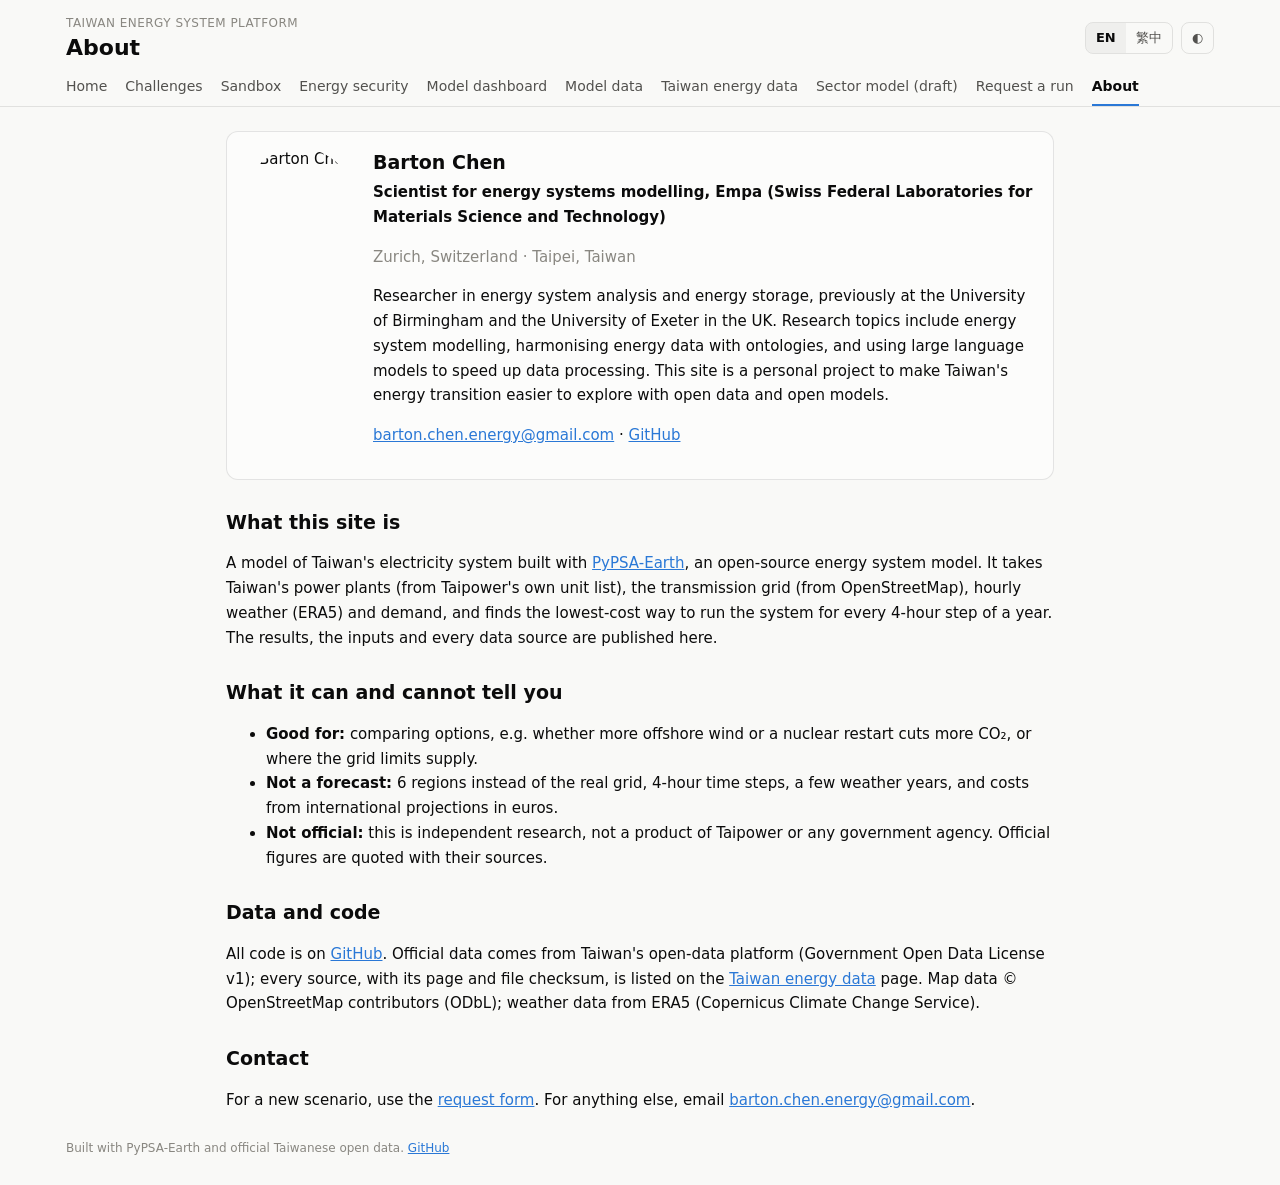
==== docs/about.html @ 63c89a8f "Rename the website to Taiwan Energy System Platform; add GoatCounter page views" ====
<!doctype html>
<html lang="en">
  <head>
    <meta charset="utf-8" />
    <meta name="viewport" content="width=device-width, initial-scale=1" />
    <title>About This Model</title>
    <meta name="title-en" content="About This Model" />
    <meta name="title-zh" content="關於本模型" />
    <meta name="description" content="Who builds the Taiwan energy system model, how it works and what it can and cannot tell you." />
    <link rel="stylesheet" href="assets/site.css?v=04eba4a3" />
    <script src="assets/pages.js?v=3dee9410" defer></script>
    <script data-goatcounter="https://taiwan-energy-system-platform.goatcounter.com/count" async src="https://gc.zgo.at/count.js"></script>
  </head>
  <body>
    <header class="topbar">
      <div class="shell topbar-inner">
        <div>
          <div class="eyebrow"><span class="t-en">Taiwan Energy System Platform</span><span class="t-zh">台灣能源系統平台</span></div>
          <h1><span class="t-en">About</span><span class="t-zh">關於</span></h1>
        </div>
        <div class="toolbar">
          <div class="segmented" role="group" aria-label="Language">
            <button type="button" data-lang="en" aria-pressed="true">EN</button>
            <button type="button" data-lang="zh" aria-pressed="false">繁中</button>
          </div>
          <button type="button" id="theme-toggle" class="ghost" aria-label="Toggle dark mode">◐</button>
        </div>
      </div>
      <nav class="shell tabs" aria-label="Pages">
        <a href="index.html"><span class="t-en">Home</span><span class="t-zh">首頁</span></a>
        <a href="challenges.html"><span class="t-en">Challenges</span><span class="t-zh">挑戰</span></a>
        <a href="sandbox.html"><span class="t-en">Sandbox</span><span class="t-zh">情境沙盒</span></a>
        <a href="energy-security.html"><span class="t-en">Energy security</span><span class="t-zh">能源安全</span></a>
        <a href="dashboard.html"><span class="t-en">Model dashboard</span><span class="t-zh">模型儀表板</span></a>
        <a href="model-data.html"><span class="t-en">Model data</span><span class="t-zh">模型資料</span></a>
        <a href="taiwan-data.html"><span class="t-en">Taiwan energy data</span><span class="t-zh">台灣能源資料</span></a>
        <a href="sector-draft.html"><span class="t-en">Sector model (draft)</span><span class="t-zh">部門耦合（草稿）</span></a>
        <a href="request.html"><span class="t-en">Request a run</span><span class="t-zh">申請模擬</span></a>
        <a href="about.html" aria-current="page"><span class="t-en">About</span><span class="t-zh">關於</span></a>
      </nav>
    </header>

    <main class="shell prose">
      <section class="panel author">
        <img class="avatar" src="https://avatars.githubusercontent.com/u/100357623?v=4" alt="Barton Chen" width="112" height="112" loading="lazy" />
        <div>
          <h2>Barton Chen</h2>
          <p class="role"><span class="t-en">Scientist for energy systems modelling, Empa (Swiss Federal Laboratories for Materials Science and Technology)</span><span class="t-zh">Empa（瑞士聯邦材料科學與技術實驗室）能源系統建模科學家</span></p>
          <p class="muted">Zurich, Switzerland · Taipei, Taiwan</p>
          <p>
            <span class="t-en">Researcher in energy system analysis and energy storage, previously at the University of Birmingham and the University of Exeter in the UK. Research topics include energy system modelling, harmonising energy data with ontologies, and using large language models to speed up data processing. This site is a personal project to make Taiwan's energy transition easier to explore with open data and open models.</span>
            <span class="t-zh">能源系統分析與儲能研究者，曾任職於英國伯明罕大學與艾希特大學。研究領域包括能源系統建模、以本體論整合能源資料，以及運用大型語言模型加速資料處理。本網站是個人計畫，希望以開放資料與開放模型，讓台灣的能源轉型更容易被探索。</span>
          </p>
          <p class="links">
            <a href="mailto:barton.chen.energy@gmail.com">barton.chen.energy@gmail.com</a> ·
            <a href="https://github.com/BartonChenTW">GitHub</a>
          </p>
        </div>
      </section>

      <h2><span class="t-en">What this site is</span><span class="t-zh">本網站是什麼</span></h2>
      <p><span class="t-en">A model of Taiwan's electricity system built with <a href="https://github.com/pypsa-meets-earth/pypsa-earth">PyPSA-Earth</a>, an open-source energy system model. It takes Taiwan's power plants (from Taipower's own unit list), the transmission grid (from OpenStreetMap), hourly weather (ERA5) and demand, and finds the lowest-cost way to run the system for every 4-hour step of a year. The results, the inputs and every data source are published here.</span>
        <span class="t-zh">以開源能源系統模型 <a href="https://github.com/pypsa-meets-earth/pypsa-earth">PyPSA-Earth</a> 建置的台灣電力系統模型。模型使用台灣的電廠（取自台電機組清單）、輸電網路（取自 OpenStreetMap）、逐時氣象（ERA5）與需求，計算一整年中每 4 小時最低成本的系統運轉方式。結果、輸入資料與所有資料來源都公開在本網站。</span></p>

      <h2><span class="t-en">What it can and cannot tell you</span><span class="t-zh">能與不能回答的問題</span></h2>
      <ul>
        <li><span class="t-en"><b>Good for:</b> comparing options, e.g. whether more offshore wind or a nuclear restart cuts more CO₂, or where the grid limits supply.</span><span class="t-zh"><b>適合：</b>比較方案，例如增加離岸風電或重啟核電哪個減碳較多，或電網在哪裡限制供電。</span></li>
        <li><span class="t-en"><b>Not a forecast:</b> 6 regions instead of the real grid, 4-hour time steps, a few weather years, and costs from international projections in euros.</span><span class="t-zh"><b>不是預測：</b>以 6 個區域代表實際電網、每 4 小時一個時段、少數幾個氣象年，成本採國際預估值（歐元）。</span></li>
        <li><span class="t-en"><b>Not official:</b> this is independent research, not a product of Taipower or any government agency. Official figures are quoted with their sources.</span><span class="t-zh"><b>非官方：</b>這是獨立研究，並非台電或任何政府機關的產品。引用的官方數據皆註明來源。</span></li>
      </ul>

      <h2><span class="t-en">Data and code</span><span class="t-zh">資料與程式碼</span></h2>
      <p><span class="t-en">All code is on <a href="https://github.com/BartonChenTW/taiwan-energy-model">GitHub</a>. Official data comes from Taiwan's open-data platform (Government Open Data License v1); every source, with its page and file checksum, is listed on the <a href="taiwan-data.html#refs">Taiwan energy data</a> page. Map data © OpenStreetMap contributors (ODbL); weather data from ERA5 (Copernicus Climate Change Service).</span>
        <span class="t-zh">所有程式碼都在 <a href="https://github.com/BartonChenTW/taiwan-energy-model">GitHub</a>。官方資料取自政府資料開放平臺（政府資料開放授權條款第 1 版）；每個來源及其頁碼與檔案檢查碼列於<a href="taiwan-data.html#refs">台灣能源資料</a>頁。地圖資料 © OpenStreetMap 貢獻者（ODbL）；氣象資料來自 ERA5（哥白尼氣候變遷服務）。</span></p>

      <h2><span class="t-en">Contact</span><span class="t-zh">聯絡</span></h2>
      <p><span class="t-en">For a new scenario, use the <a href="request.html">request form</a>. For anything else, email <a href="mailto:barton.chen.energy@gmail.com">barton.chen.energy@gmail.com</a>.</span><span class="t-zh">申請新情境請使用<a href="request.html">申請表單</a>；其他事項請寄信至 <a href="mailto:barton.chen.energy@gmail.com">barton.chen.energy@gmail.com</a>。</span></p>
    </main>

    <footer class="shell footer">
      <span class="t-en">Built with PyPSA-Earth and official Taiwanese open data.</span><span class="t-zh">以 PyPSA-Earth 與台灣官方開放資料建置。</span>
      <a href="https://github.com/BartonChenTW/taiwan-energy-model">GitHub</a>
    </footer>
  </body>
</html>
---- docs/assets/site.css ----
/* Colour tokens follow the validated dataviz reference palette.
   Carrier colours are listed in stack order (bottom to top), which is the
   reference slot order reversed; adjacent pairs pass the CVD and
   normal-vision checks in both modes. */
:root {
  color-scheme: light;
  --page: #f9f9f7;
  --surface: #fcfcfb;
  --ink: #0b0b0b;
  --ink-2: #52514e;
  --muted: #898781;
  --grid: #e1e0d9;
  --axis: #c3c2b7;
  --border: rgba(11, 11, 11, 0.1);
  --wash: rgba(11, 11, 11, 0.04);
  --accent: #2a78d6;

  /* Technology colours. Checked on all pairs with the dataviz palette validator
     (2026-09-24): distinct hue families for coal (warm grey), gas (orange) and
     storage (magenta); the two winds are two shades of teal. */
  --c-coal: #5f564c;
  --c-nuclear: #4a3aa7;
  --c-onwind: #3fc49a;
  --c-storage: #d9489a;
  --c-solar: #eda100;
  --c-offwind: #00866f;
  --c-gas: #e0592a;
  --c-hydro: #2a78d6;
  --c-other_re: #6aa9f2;
  --c-other: #c9c7bf;
  /* Unserved demand: neutral ink, not a status colour, so it never reads as a series status. */
  --c-unserved: #2b2a28;

  /* Categorical palette for charts of sectors, fuels and branches (dataviz reference
     palette, 8 slots). Each chart's stacking order was checked with the palette
     validator in light and dark (2026-09-25): adjacent CVD dE >= 8, normal >= 15. */
  --k-1: #2a78d6; --k-2: #eb6834; --k-3: #1baf7a; --k-4: #eda100;
  --k-5: #e87ba4; --k-6: #008300; --k-7: #4a3aa7; --k-8: #e34948;

  --good: #0ca30c;
  --warning: #fab219;
  --serious: #ec835a;
  --critical: #d03b3b;

  --font: system-ui, -apple-system, "Segoe UI", "Noto Sans TC", "Microsoft JhengHei", sans-serif;
}

@media (prefers-color-scheme: dark) {
  :root:where(:not([data-theme="light"])) {
    color-scheme: dark;
    --page: #0d0d0d;
    --surface: #1a1a19;
    --ink: #ffffff;
    --ink-2: #c3c2b7;
    --muted: #898781;
    --grid: #2c2c2a;
    --axis: #383835;
    --border: rgba(255, 255, 255, 0.1);
    --wash: rgba(255, 255, 255, 0.05);
    --accent: #3987e5;
    --c-coal: #b9b0a4;
    --c-nuclear: #9686dd;
    --c-onwind: #37ac81;
    --c-storage: #c5439c;
    --c-solar: #c6a01f;
    --c-offwind: #176f66;
    --c-gas: #da5700;
    --c-hydro: #1161de;
    --c-other_re: #6db8f0;
    --c-other: #44423f;
    --c-unserved: #ecebe4;
    --k-1: #3987e5; --k-2: #d95926; --k-3: #199e70; --k-4: #c98500;
    --k-5: #d55181; --k-6: #008300; --k-7: #9085e9; --k-8: #e66767;
  }
}

:root[data-theme="dark"] {
  color-scheme: dark;
  --page: #0d0d0d;
  --surface: #1a1a19;
  --ink: #ffffff;
  --ink-2: #c3c2b7;
  --muted: #898781;
  --grid: #2c2c2a;
  --axis: #383835;
  --border: rgba(255, 255, 255, 0.1);
  --wash: rgba(255, 255, 255, 0.05);
  --accent: #3987e5;
  --c-coal: #b9b0a4;
  --c-nuclear: #9686dd;
  --c-onwind: #37ac81;
  --c-storage: #c5439c;
  --c-solar: #c6a01f;
  --c-offwind: #176f66;
  --c-gas: #da5700;
  --c-hydro: #1161de;
  --c-other_re: #6db8f0;
  --c-other: #44423f;
  --c-unserved: #ecebe4;
  --k-1: #3987e5; --k-2: #d95926; --k-3: #199e70; --k-4: #c98500;
  --k-5: #d55181; --k-6: #008300; --k-7: #9085e9; --k-8: #e66767;
}

* { box-sizing: border-box; }

html { scroll-behavior: smooth; scroll-padding-top: 120px; }

body {
  margin: 0;
  background: var(--page);
  color: var(--ink);
  font: 15px/1.5 var(--font);
}

a { color: var(--accent); }

.shell { width: 100%; max-width: 1180px; margin: 0 auto; padding: 0 16px; }

.topbar {
  position: sticky;
  top: 0;
  z-index: 10;
  background: var(--page);
  border-bottom: 1px solid var(--border);
}
.topbar-inner { display: flex; align-items: center; justify-content: space-between; gap: 12px; padding-top: 14px; }
.eyebrow { color: var(--muted); font-size: 12px; letter-spacing: 0.04em; text-transform: uppercase; }
h1 { margin: 2px 0 0; font-size: 22px; line-height: 1.25; }
h2 { margin: 0 0 12px; font-size: 19px; }
h3 { margin: 0; font-size: 15px; }

.toolbar { display: flex; align-items: center; gap: 8px; }
.segmented { display: inline-flex; border: 1px solid var(--border); border-radius: 8px; overflow: hidden; }
.segmented button, .ghost {
  font: inherit;
  font-size: 13px;
  color: var(--ink-2);
  background: transparent;
  border: 0;
  padding: 5px 10px;
  cursor: pointer;
}
.segmented button[aria-pressed="true"] { background: var(--wash); color: var(--ink); font-weight: 600; }
.ghost { border: 1px solid var(--border); border-radius: 8px; }
.ghost:hover, .segmented button:hover { background: var(--wash); }

.tabs { display: flex; gap: 18px; overflow-x: auto; padding-top: 10px; }
.tabs a { color: var(--ink-2); text-decoration: none; padding: 4px 0 9px; font-size: 14px; white-space: nowrap; }
.tabs a:hover { color: var(--ink); }

.case-bar { display: flex; flex-wrap: wrap; align-items: center; gap: 10px; margin: 20px 0 10px; }
.case-bar label { font-weight: 600; font-size: 14px; }
select {
  font: inherit;
  font-size: 14px;
  color: var(--ink);
  background: var(--surface);
  border: 1px solid var(--border);
  border-radius: 8px;
  padding: 6px 10px;
  max-width: 100%;
}
.muted { color: var(--muted); font-size: 13px; }
.sub { margin: 2px 0 10px; color: var(--ink-2); font-size: 13px; }
.note { margin: 10px 0 4px; color: var(--ink-2); font-size: 13px; line-height: 1.55; }

.status-list { display: flex; flex-direction: column; gap: 6px; margin-bottom: 14px; }
.status {
  display: flex;
  align-items: flex-start;
  gap: 8px;
  padding: 8px 12px;
  border-radius: 8px;
  background: var(--surface);
  border: 1px solid var(--border);
  font-size: 14px;
}
.status .icon {
  flex: none;
  display: inline-grid;
  place-items: center;
  width: 18px;
  height: 18px;
  border-radius: 50%;
  color: #fff;
  font-size: 12px;
  font-weight: 700;
  line-height: 1;
}
.status.good .icon { background: var(--good); }
.status.warning .icon { background: var(--warning); color: #0b0b0b; }
.status.critical .icon { background: var(--critical); }
.status b { font-weight: 600; }

.tiles { display: grid; grid-template-columns: repeat(auto-fit, minmax(170px, 1fr)); gap: 10px; margin-bottom: 26px; }
.tile { background: var(--surface); border: 1px solid var(--border); border-radius: 10px; padding: 12px 14px; }
.tile .label { color: var(--ink-2); font-size: 13px; }
.tile .value { font-size: 26px; font-weight: 600; line-height: 1.2; margin-top: 2px; }
.tile .unit { font-size: 14px; font-weight: 400; color: var(--ink-2); margin-left: 3px; }
.tile .note { color: var(--muted); font-size: 12px; }

.section { margin-bottom: 34px; }
.grid { display: grid; gap: 14px; margin-bottom: 14px; }
.grid.two { grid-template-columns: repeat(2, minmax(0, 1fr)); }
.panel { background: var(--surface); border: 1px solid var(--border); border-radius: 12px; padding: 16px; min-width: 0; }
.section > .panel { margin-bottom: 14px; }
.chart { width: 100%; height: 320px; }
.chart.tall { height: 420px; }

details { margin-top: 8px; font-size: 13px; }
summary { cursor: pointer; color: var(--ink-2); }

.table-wrap { overflow-x: auto; }
table { width: 100%; border-collapse: collapse; font-size: 13px; margin-top: 8px; }
th, td { text-align: left; padding: 6px 8px; border-bottom: 1px solid var(--grid); vertical-align: top; }
th { color: var(--ink-2); font-weight: 600; white-space: nowrap; }
td.num, th.num { text-align: right; font-variant-numeric: tabular-nums; white-space: nowrap; }
td:first-child { white-space: nowrap; }
#table-potential th, #table-cmp-params th { white-space: normal; }
#table-cmp-params td:last-child { color: var(--ink-2); min-width: 180px; }
tr.clickable { cursor: pointer; }
tr.clickable:hover { background: var(--wash); }
tr.current { background: var(--wash); box-shadow: inset 3px 0 0 var(--accent); }
tr.selected { background: var(--wash); }
.swatch { display: inline-block; width: 10px; height: 10px; border-radius: 3px; margin-right: 6px; vertical-align: -1px; }
.badge { display: inline-flex; align-items: center; gap: 5px; white-space: nowrap; }
.badge .dot { width: 8px; height: 8px; border-radius: 50%; }

.findings { margin: 0; padding-left: 18px; }
.findings li { margin-bottom: 8px; }

.footer { color: var(--muted); font-size: 12px; padding-bottom: 28px; }

@media (max-width: 760px) {
  .grid.two { grid-template-columns: 1fr; }
  h1 { font-size: 19px; }
  .chart { height: 280px; }
  .chart.tall { height: 340px; }
}

/* (i) icon with a tooltip: opens on hover, keyboard focus, or tap (focus). */
.info {
  position: relative;
  display: inline-grid;
  place-items: center;
  width: 17px;
  height: 17px;
  margin-left: 4px;
  border: 1px solid var(--axis);
  border-radius: 50%;
  color: var(--ink-2);
  font: italic 600 11px/1 Georgia, "Times New Roman", serif;
  vertical-align: 1px;
  cursor: help;
}
.info:hover, .info:focus-visible { border-color: var(--accent); color: var(--accent); outline: none; }
.info-tip {
  visibility: hidden;
  opacity: 0;
  position: absolute;
  z-index: 20;
  top: calc(100% + 8px);
  left: -12px;
  width: max-content;
  max-width: min(360px, 80vw);
  padding: 10px 12px;
  border: 1px solid var(--border);
  border-radius: 8px;
  background: var(--surface);
  box-shadow: 0 6px 20px rgba(0, 0, 0, 0.12);
  color: var(--ink);
  font: 400 13px/1.55 var(--font);
  text-align: left;
  white-space: normal;
  transition: opacity 0.12s ease;
}
.info-tip > span { display: block; }
.info-tip .tip-muted { margin-top: 8px; color: var(--ink-2); font-size: 12px; }
.info:hover .info-tip, .info:focus .info-tip, .info:focus-within .info-tip { visibility: visible; opacity: 1; }

/* Taiwan energy data page */
.intro { max-width: 860px; margin-top: 18px; font-size: 14px; }
.filters { display: flex; flex-wrap: wrap; gap: 10px 16px; align-items: end; margin-bottom: 8px; }
.filters label { display: flex; flex-direction: column; gap: 3px; font-size: 12px; color: var(--ink-2); }
.filters .grow { flex: 1 1 220px; }
input[type="search"] {
  font: inherit; font-size: 14px; color: var(--ink); background: var(--surface);
  border: 1px solid var(--border); border-radius: 8px; padding: 6px 10px; width: 100%;
}
.chip {
  display: inline-flex; align-items: center; gap: 4px; white-space: nowrap;
  padding: 1px 8px; border-radius: 999px; border: 1px solid var(--border); font-size: 12px; color: var(--ink);
}
.chip-icon { font-weight: 700; font-size: 11px; }
.chip.good .chip-icon { color: var(--good); }
.chip.warning { border-color: var(--warning); }
.chip.warning .chip-icon { color: var(--ink); background: var(--warning); border-radius: 50%; width: 14px; height: 14px; display: inline-grid; place-items: center; font-size: 10px; }
.chip.neutral .chip-icon { color: var(--muted); }
.chip.use-used { border-color: var(--accent); }
.link-mark { margin-left: 4px; font-size: 11px; font-weight: 700; cursor: help; }
.link-mark.ok { color: var(--good); }
.link-mark.bad { color: var(--muted); }
td.note-cell { min-width: 220px; max-width: 420px; color: var(--ink-2); }

.download { align-self: end; padding: 6px 10px; border: 1px solid var(--border); border-radius: 8px; font-size: 13px; text-decoration: none; }
.download:hover { background: var(--wash); }

.setup { margin-bottom: 22px; }
.setup summary { font-size: 14px; }
.setup .note { margin-top: 10px; }

/* Source line under a chart */
.sources { margin-top: 8px; font-size: 12px; color: var(--ink-2); }
.sources-label { font-weight: 600; margin-right: 4px; }
.sources ul { list-style: none; margin: 2px 0 0; padding: 0; }
.sources li { margin: 3px 0; line-height: 1.5; }
.sources .chip { font-size: 11px; padding: 0 6px; }

/* Sandbox */
.sandbox { display: grid; grid-template-columns: 320px minmax(0, 1fr); gap: 16px; align-items: start; margin-bottom: 26px; }
.levers { position: sticky; top: 112px; max-height: calc(100vh - 130px); overflow-y: auto; }
.levers h2 { margin: 0 0 4px; font-size: 18px; }
.lever-group { border: 0; border-top: 1px solid var(--border); margin: 10px 0 0; padding: 10px 0 0; }
.lever-group legend { font-weight: 600; font-size: 13px; padding: 0 6px 0 0; }
.lever { margin: 8px 0 12px; }
.lever-label { display: flex; justify-content: space-between; gap: 8px; font-size: 13px; color: var(--ink-2); }
.lever-label output { color: var(--ink); font-weight: 600; font-variant-numeric: tabular-nums; white-space: nowrap; }
.lever input[type=range] { width: 100%; accent-color: var(--accent); min-height: 24px; }
.lever .check { display: flex; align-items: center; gap: 6px; font-size: 13px; margin: 4px 0; min-height: 24px; }
.lever-actions { display: flex; gap: 8px; margin-top: 12px; flex-wrap: wrap; }
.sb-main { min-width: 0; }
.match { margin-bottom: 12px; font-size: 14px; }
.match .note { margin: 6px 0 0; color: var(--ink-2); font-size: 13px; }
@media (max-width: 900px) {
  .sandbox { grid-template-columns: 1fr; }
  .levers { position: static; max-height: none; }
}

/* Uncertainty range under a sandbox number: the band spans the range, the dot is the central case. */
.range-bar { position: relative; height: 8px; margin: 6px 2px 2px; }
.range-fill { position: absolute; inset: 2px 0; border-radius: 4px; background: var(--grid); }
.range-dot { position: absolute; top: 0; width: 8px; height: 8px; margin-left: -4px; border-radius: 50%;
             background: var(--accent); box-shadow: 0 0 0 2px var(--surface); }
.unc-note { grid-column: 1 / -1; margin: 0; }

/* ---------- Text pages: home, challenges, about, request ---------- */
/* Bilingual text: both languages are in the HTML, the page language picks one. */
html:not([lang="zh-Hant"]) .t-zh { display: none; }
html[lang="zh-Hant"] .t-en { display: none; }
.tabs a[aria-current="page"] { color: var(--ink); font-weight: 600; box-shadow: inset 0 -2px 0 var(--accent); }

.hero { padding: 36px 0 24px; max-width: 820px; }
.hero-kicker { color: var(--accent); font-weight: 600; font-size: 14px; margin: 0 0 8px; }
.hero-title { font-size: 30px; line-height: 1.25; margin: 0 0 14px; }
.hero-lead { font-size: 17px; line-height: 1.6; color: var(--ink-2); margin: 0 0 20px; }
.hero-actions { display: flex; flex-wrap: wrap; gap: 10px; }
.button { display: inline-flex; align-items: center; min-height: 40px; padding: 8px 16px; border-radius: 8px;
          border: 1px solid var(--border); background: var(--surface); color: var(--ink); font: inherit;
          font-size: 15px; text-decoration: none; cursor: pointer; }
.button:hover { background: var(--wash); }
.button.primary { background: var(--accent); border-color: var(--accent); color: #fff; font-weight: 600; }
.button.primary:hover { filter: brightness(1.08); }
.button:disabled { opacity: 0.6; cursor: default; }
.source-line { margin: -14px 0 26px; }

.cards { display: grid; grid-template-columns: repeat(auto-fit, minmax(260px, 1fr)); gap: 12px; }
.card { display: block; background: var(--surface); border: 1px solid var(--border); border-radius: 12px; padding: 16px;
        color: var(--ink); text-decoration: none; }
.card:hover, .card:focus-visible { border-color: var(--accent); }
.card h3 { margin: 0 0 6px; font-size: 16px; color: var(--accent); }
.card p { margin: 0; color: var(--ink-2); font-size: 14px; line-height: 1.55; }

.prose { max-width: 860px; padding-top: 24px; padding-bottom: 12px; }
.prose p, .prose li { line-height: 1.65; font-size: 15px; }
.prose h2 { margin-top: 28px; }
.lead { font-size: 17px; color: var(--ink-2); }
.challenge { border-top: 1px solid var(--border); padding: 18px 0 6px; }
.challenge h2 { display: flex; align-items: baseline; gap: 10px; margin: 0 0 8px; }
.challenge .num { display: inline-grid; place-items: center; min-width: 28px; height: 28px; border-radius: 50%;
                  background: var(--wash); color: var(--ink-2); font-size: 14px; }
.finding { background: var(--wash); border-left: 3px solid var(--accent); border-radius: 0 8px 8px 0; padding: 10px 12px; }
.src { color: var(--muted); font-size: 13px; }

.author { display: flex; gap: 18px; align-items: flex-start; margin-bottom: 8px; }
.author h2 { margin: 0 0 4px; }
.author .role { margin: 0; font-weight: 600; }
.author .avatar { border-radius: 50%; flex: none; }
@media (max-width: 560px) { .author { flex-direction: column; } .hero-title { font-size: 24px; } }

.request-form { display: flex; flex-direction: column; gap: 14px; }
.field { display: flex; flex-direction: column; gap: 5px; font-size: 14px; font-weight: 600; }
.field-row .field { flex: 1 1 220px; }
.field input, .field textarea { font: inherit; font-weight: 400; color: var(--ink); background: var(--page);
                                border: 1px solid var(--border); border-radius: 8px; padding: 9px 10px; min-height: 40px; }
.field textarea { resize: vertical; }
.field input:focus, .field textarea:focus { outline: 2px solid var(--accent); outline-offset: 1px; }
.field .hint { font-weight: 400; color: var(--muted); font-size: 12px; }
.field-row { display: flex; flex-wrap: wrap; gap: 14px; }
.request-form .check { display: flex; gap: 8px; align-items: flex-start; font-size: 14px; }
.request-form .check input { margin-top: 4px; }
.scenario-box { background: var(--wash); border-radius: 8px; padding: 10px 14px; }
.scenario-box .label { margin: 0; font-weight: 600; font-size: 14px; }
.scenario-box ul { margin: 6px 0; padding-left: 18px; font-size: 14px; }
.hp { position: absolute; left: -10000px; width: 1px; height: 1px; overflow: hidden; }
.lever-today { display: block; color: var(--muted); font-size: 12px; font-weight: 400; }

/* Sandbox: the settings are not a computed scenario */
.match.inexact { border: 2px solid var(--critical); background: color-mix(in srgb, var(--critical) 8%, var(--surface)); }
.match-head { display: flex; align-items: center; gap: 8px; color: var(--ink); font-size: 15px; }
.match-head .icon { display: inline-grid; place-items: center; width: 22px; height: 22px; border-radius: 50%;
                    background: var(--critical); color: #fff; font-weight: 700; flex: none; }

/* Energy security: one radio option per line. */
#sec-controls .check { display: flex; gap: 8px; align-items: flex-start; margin: 6px 0; line-height: 1.35; }
#sec-controls .check input { margin-top: 2px; flex: none; }
#sec-table td:first-child { white-space: normal; min-width: 180px; }

/* Numbered source list (sector page) */
ol.refs { padding-left: 1.4em; }
ol.refs li { margin: 0 0 10px; overflow-wrap: anywhere; }
ol.refs .chip { margin-left: 4px; }

/* Model data page */
.tabs.inline { padding-top: 4px; border-bottom: 1px solid var(--border); margin-bottom: 4px; }
.filters input[type=range] { width: 220px; accent-color: var(--accent); min-height: 24px; }
.filters input[type=search] { font: inherit; color: var(--ink); background: var(--page); border: 1px solid var(--border);
  border-radius: 8px; padding: 6px 10px; min-height: 34px; }
dl.kv { display: grid; grid-template-columns: max-content 1fr; gap: 6px 16px; margin: 0; font-size: 14px; }
dl.kv dt { color: var(--ink-2); }
dl.kv dd { margin: 0; overflow-wrap: anywhere; }
th[data-sort] { cursor: pointer; user-select: none; }
th[data-sort]:focus-visible { outline: 2px solid var(--accent); outline-offset: -2px; }
@media (max-width: 640px) { dl.kv { grid-template-columns: 1fr; } .filters input[type=range] { width: 100%; } }
#md-plant-table { max-height: 560px; overflow: auto; }
#md-plant-table thead th { position: sticky; top: 0; background: var(--surface); z-index: 1; }
#md-cmp-table table + table { margin-top: 18px; }
#md-cmp-table td:first-child, #md-cost-table td:first-child { white-space: normal; min-width: 240px; max-width: 340px; }
#md-cmp-table td:last-child { min-width: 200px; }
#md-cmp-table th { white-space: normal; min-width: 70px; }
#md-plant-table td:last-child { min-width: 240px; }

/* Data origin tags: PyPSA-Earth default / Taiwan data / added in this fork (text always shown) */
.origin { display: inline-flex; align-items: center; gap: 5px; white-space: nowrap; font-size: 12px; line-height: 1.4;
  color: var(--ink-2); border: 1px solid var(--border); border-radius: 999px; padding: 1px 8px; margin: 1px 2px 1px 0; }
.origin::before { content: ""; width: 8px; height: 8px; border-radius: 50%; background: var(--muted); }
.origin.o-pypsa-earth::before { background: var(--k-1); }
.origin.o-taiwan::before { background: var(--k-3); }
.origin.o-fork::before { background: var(--k-4); }
.origin-legend { display: flex; flex-wrap: wrap; gap: 6px 14px; align-items: center; margin: 6px 0 10px; font-size: 13px; color: var(--ink-2); }
.origin-head { font-size: 0; vertical-align: middle; margin-left: 6px; }
.origin-head .origin { font-weight: 400; }
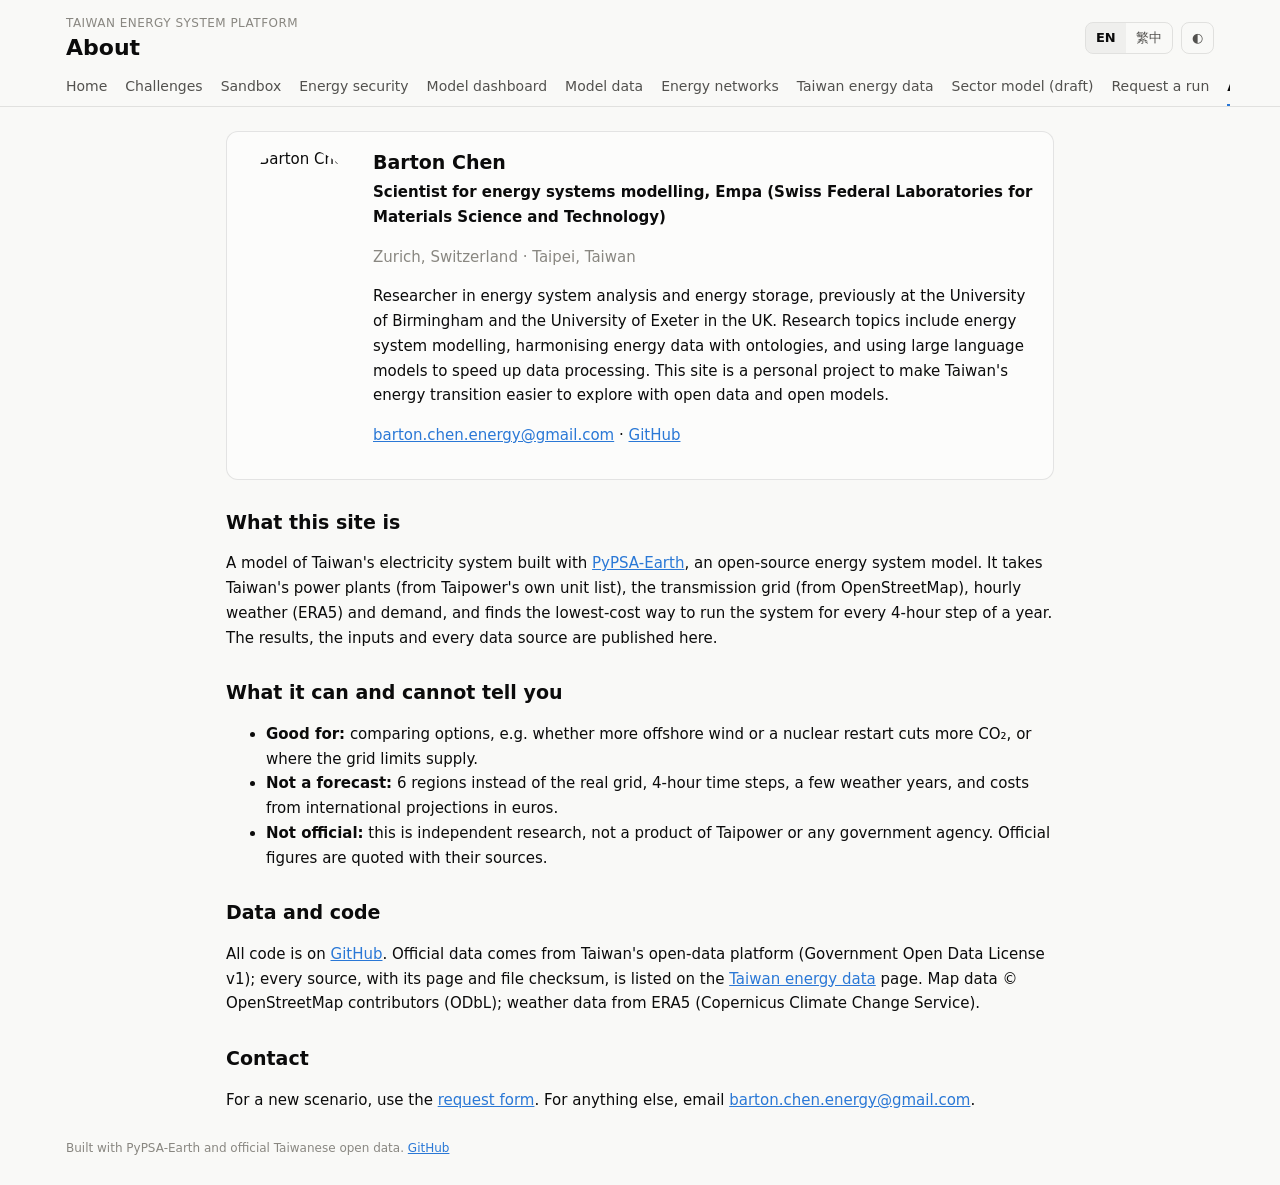
==== commit a7c39f99: "Add Taiwan grid and energy networks data, exporter, website tab, and update log/todo" ====
--- a/docs/about.html
+++ b/docs/about.html
@@ -7,7 +7,7 @@
     <meta name="title-en" content="About This Model" />
     <meta name="title-zh" content="關於本模型" />
     <meta name="description" content="Who builds the Taiwan energy system model, how it works and what it can and cannot tell you." />
-    <link rel="stylesheet" href="assets/site.css?v=04eba4a3" />
+    <link rel="stylesheet" href="assets/site.css?v=0d62d88e" />
     <script src="assets/pages.js?v=3dee9410" defer></script>
     <script data-goatcounter="https://taiwan-energy-system-platform.goatcounter.com/count" async src="https://gc.zgo.at/count.js"></script>
   </head>
@@ -33,6 +33,7 @@
         <a href="energy-security.html"><span class="t-en">Energy security</span><span class="t-zh">能源安全</span></a>
         <a href="dashboard.html"><span class="t-en">Model dashboard</span><span class="t-zh">模型儀表板</span></a>
         <a href="model-data.html"><span class="t-en">Model data</span><span class="t-zh">模型資料</span></a>
+        <a href="grid.html"><span class="t-en">Energy networks</span><span class="t-zh">能源網路</span></a>
         <a href="taiwan-data.html"><span class="t-en">Taiwan energy data</span><span class="t-zh">台灣能源資料</span></a>
         <a href="sector-draft.html"><span class="t-en">Sector model (draft)</span><span class="t-zh">部門耦合（草稿）</span></a>
         <a href="request.html"><span class="t-en">Request a run</span><span class="t-zh">申請模擬</span></a>
--- a/docs/assets/site.css
+++ b/docs/assets/site.css
@@ -432,7 +432,8 @@
 th[data-sort]:focus-visible { outline: 2px solid var(--accent); outline-offset: -2px; }
 @media (max-width: 640px) { dl.kv { grid-template-columns: 1fr; } .filters input[type=range] { width: 100%; } }
 #md-plant-table { max-height: 560px; overflow: auto; }
-#md-plant-table thead th { position: sticky; top: 0; background: var(--surface); z-index: 1; }
+#md-plant-table thead th, #table-substations thead th, #table-lines thead th { position: sticky; top: 0; background: var(--surface); z-index: 1; }
+#table-corridors td:first-child, #table-trunk-upgrades td:first-child, #table-storage-kpis td:first-child, #table-lng-terminals td:first-child, #table-gas-pipelines td:first-child, #table-fuel-stocks td:first-child { white-space: normal; min-width: 170px; }
 #md-cmp-table table + table { margin-top: 18px; }
 #md-cmp-table td:first-child, #md-cost-table td:first-child { white-space: normal; min-width: 240px; max-width: 340px; }
 #md-cmp-table td:last-child { min-width: 200px; }
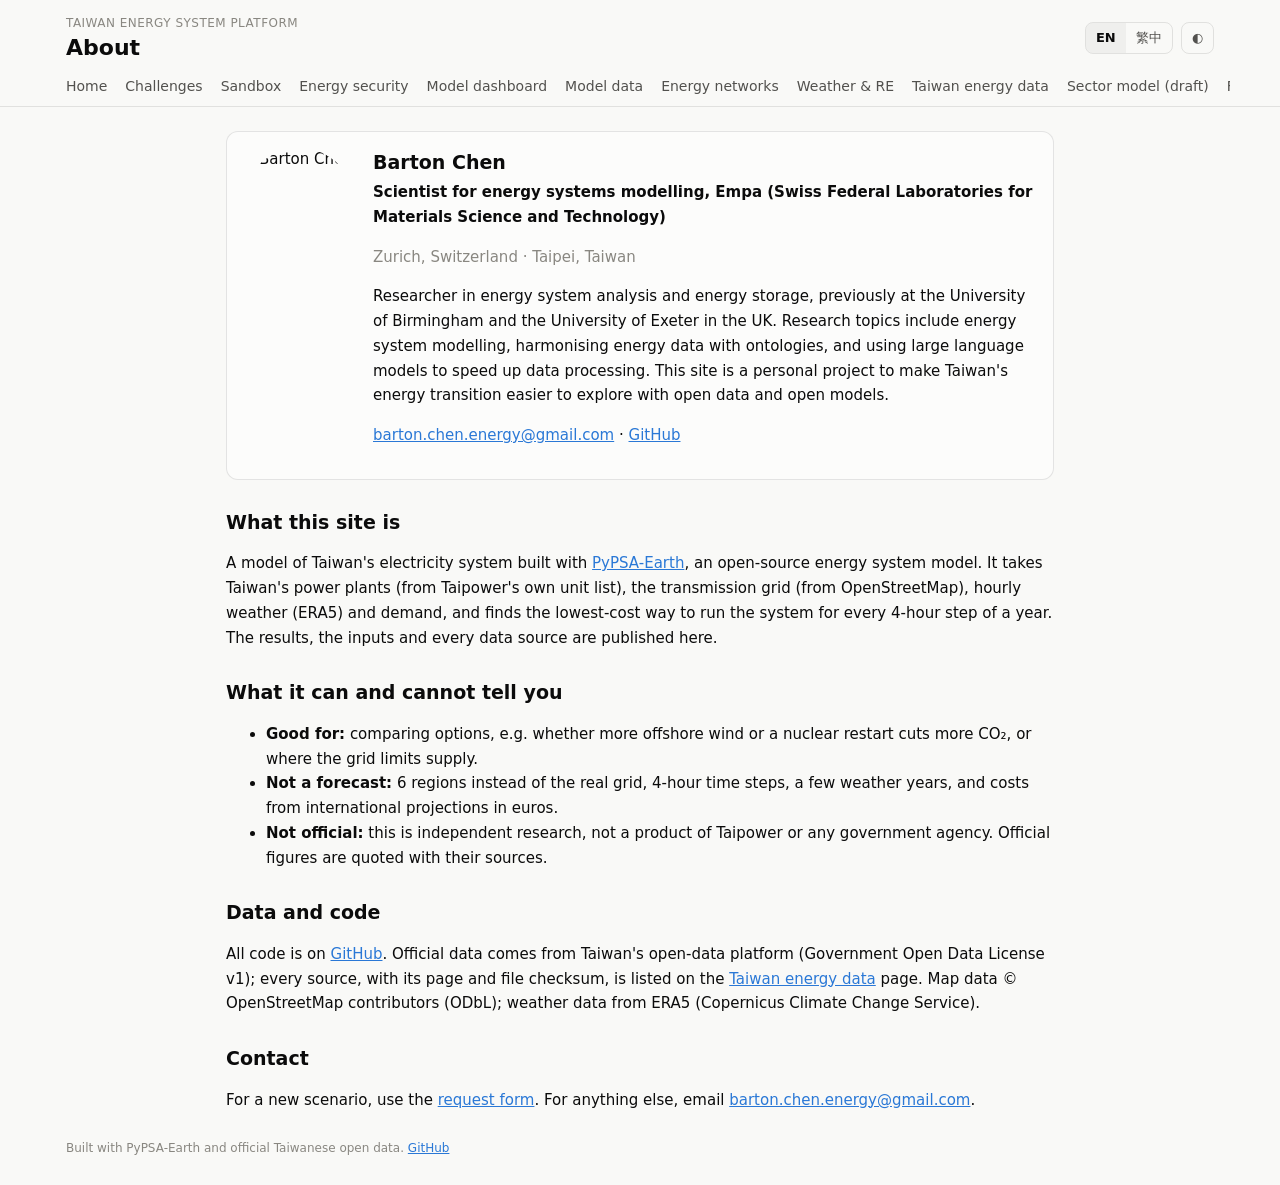
==== commit 0ddcbe45: "Add CHANGELOG/release tags and detailed Taiwan weather & RE potential data, exporter, and tab" ====
--- a/docs/about.html
+++ b/docs/about.html
@@ -7,7 +7,7 @@
     <meta name="title-en" content="About This Model" />
     <meta name="title-zh" content="關於本模型" />
     <meta name="description" content="Who builds the Taiwan energy system model, how it works and what it can and cannot tell you." />
-    <link rel="stylesheet" href="assets/site.css?v=0d62d88e" />
+    <link rel="stylesheet" href="assets/site.css?v=88484efc" />
     <script src="assets/pages.js?v=3dee9410" defer></script>
     <script data-goatcounter="https://taiwan-energy-system-platform.goatcounter.com/count" async src="https://gc.zgo.at/count.js"></script>
   </head>
@@ -34,6 +34,7 @@
         <a href="dashboard.html"><span class="t-en">Model dashboard</span><span class="t-zh">模型儀表板</span></a>
         <a href="model-data.html"><span class="t-en">Model data</span><span class="t-zh">模型資料</span></a>
         <a href="grid.html"><span class="t-en">Energy networks</span><span class="t-zh">能源網路</span></a>
+        <a href="weather-re.html"><span class="t-en">Weather &amp; RE</span><span class="t-zh">氣象與再生能源</span></a>
         <a href="taiwan-data.html"><span class="t-en">Taiwan energy data</span><span class="t-zh">台灣能源資料</span></a>
         <a href="sector-draft.html"><span class="t-en">Sector model (draft)</span><span class="t-zh">部門耦合（草稿）</span></a>
         <a href="request.html"><span class="t-en">Request a run</span><span class="t-zh">申請模擬</span></a>
--- a/docs/assets/site.css
+++ b/docs/assets/site.css
@@ -190,6 +190,8 @@
 .status.good .icon { background: var(--good); }
 .status.warning .icon { background: var(--warning); color: #0b0b0b; }
 .status.critical .icon { background: var(--critical); }
+.status.note { margin: 0; color: var(--ink); font-size: 14px; line-height: 1.5; }
+.status.note .icon { background: var(--accent); }
 .status b { font-weight: 600; }
 
 .tiles { display: grid; grid-template-columns: repeat(auto-fit, minmax(170px, 1fr)); gap: 10px; margin-bottom: 26px; }
@@ -422,6 +424,8 @@
 
 /* Model data page */
 .tabs.inline { padding-top: 4px; border-bottom: 1px solid var(--border); margin-bottom: 4px; }
+.topbar .tabs.inline { border-top: 1px solid var(--grid); border-bottom: 0; margin-bottom: 0; padding-top: 6px; }
+.topbar .tabs.inline a { font-size: 13px; padding: 2px 0 7px; }
 .filters input[type=range] { width: 220px; accent-color: var(--accent); min-height: 24px; }
 .filters input[type=search] { font: inherit; color: var(--ink); background: var(--page); border: 1px solid var(--border);
   border-radius: 8px; padding: 6px 10px; min-height: 34px; }
@@ -433,7 +437,7 @@
 @media (max-width: 640px) { dl.kv { grid-template-columns: 1fr; } .filters input[type=range] { width: 100%; } }
 #md-plant-table { max-height: 560px; overflow: auto; }
 #md-plant-table thead th, #table-substations thead th, #table-lines thead th { position: sticky; top: 0; background: var(--surface); z-index: 1; }
-#table-corridors td:first-child, #table-trunk-upgrades td:first-child, #table-storage-kpis td:first-child, #table-lng-terminals td:first-child, #table-gas-pipelines td:first-child, #table-fuel-stocks td:first-child { white-space: normal; min-width: 170px; }
+#table-corridors td:first-child, #table-trunk-upgrades td:first-child, #table-storage-kpis td:first-child, #table-lng-terminals td:first-child, #table-gas-pipelines td:first-child, #table-fuel-stocks td:first-child, #table-exclusions td:first-child, #table-policy-potential td:first-child { white-space: normal; min-width: 170px; }
 #md-cmp-table table + table { margin-top: 18px; }
 #md-cmp-table td:first-child, #md-cost-table td:first-child { white-space: normal; min-width: 240px; max-width: 340px; }
 #md-cmp-table td:last-child { min-width: 200px; }
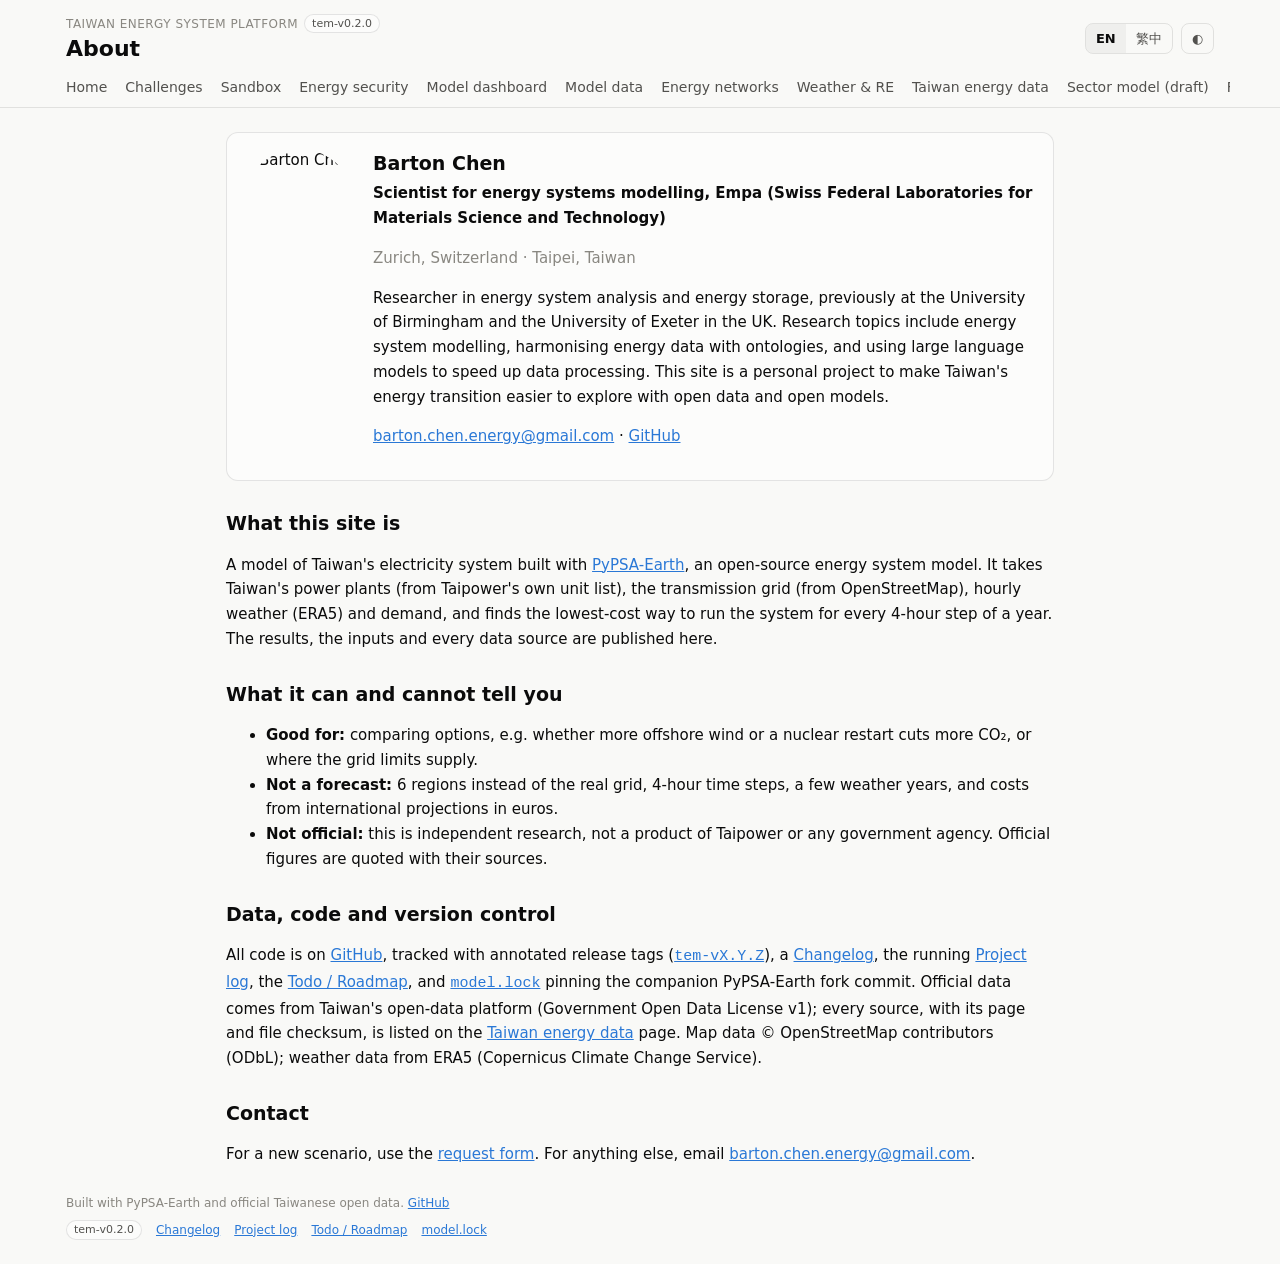
==== commit e6137a54: "Show repository release tag (tem-v0.2.0) and project log/todo/changelog links across all pages" ====
--- a/docs/about.html
+++ b/docs/about.html
@@ -7,7 +7,7 @@
     <meta name="title-en" content="About This Model" />
     <meta name="title-zh" content="關於本模型" />
     <meta name="description" content="Who builds the Taiwan energy system model, how it works and what it can and cannot tell you." />
-    <link rel="stylesheet" href="assets/site.css?v=88484efc" />
+    <link rel="stylesheet" href="assets/site.css?v=ed30ade6" />
     <script src="assets/pages.js?v=3dee9410" defer></script>
     <script data-goatcounter="https://taiwan-energy-system-platform.goatcounter.com/count" async src="https://gc.zgo.at/count.js"></script>
   </head>
@@ -15,7 +15,7 @@
     <header class="topbar">
       <div class="shell topbar-inner">
         <div>
-          <div class="eyebrow"><span class="t-en">Taiwan Energy System Platform</span><span class="t-zh">台灣能源系統平台</span></div>
+          <div class="eyebrow"><span class="t-en">Taiwan Energy System Platform</span><span class="t-zh">台灣能源系統平台</span> <a class="ver-badge" href="https://github.com/BartonChenTW/taiwan-energy-model/releases/tag/tem-v0.2.0" rel="noopener" title="Repository release tag">tem-v0.2.0</a></div>
           <h1><span class="t-en">About</span><span class="t-zh">關於</span></h1>
         </div>
         <div class="toolbar">
@@ -71,9 +71,9 @@
         <li><span class="t-en"><b>Not official:</b> this is independent research, not a product of Taipower or any government agency. Official figures are quoted with their sources.</span><span class="t-zh"><b>非官方：</b>這是獨立研究，並非台電或任何政府機關的產品。引用的官方數據皆註明來源。</span></li>
       </ul>
 
-      <h2><span class="t-en">Data and code</span><span class="t-zh">資料與程式碼</span></h2>
-      <p><span class="t-en">All code is on <a href="https://github.com/BartonChenTW/taiwan-energy-model">GitHub</a>. Official data comes from Taiwan's open-data platform (Government Open Data License v1); every source, with its page and file checksum, is listed on the <a href="taiwan-data.html#refs">Taiwan energy data</a> page. Map data © OpenStreetMap contributors (ODbL); weather data from ERA5 (Copernicus Climate Change Service).</span>
-        <span class="t-zh">所有程式碼都在 <a href="https://github.com/BartonChenTW/taiwan-energy-model">GitHub</a>。官方資料取自政府資料開放平臺（政府資料開放授權條款第 1 版）；每個來源及其頁碼與檔案檢查碼列於<a href="taiwan-data.html#refs">台灣能源資料</a>頁。地圖資料 © OpenStreetMap 貢獻者（ODbL）；氣象資料來自 ERA5（哥白尼氣候變遷服務）。</span></p>
+      <h2><span class="t-en">Data, code and version control</span><span class="t-zh">資料、程式碼與版本紀錄</span></h2>
+      <p><span class="t-en">All code is on <a href="https://github.com/BartonChenTW/taiwan-energy-model">GitHub</a>, tracked with annotated release tags (<a href="https://github.com/BartonChenTW/taiwan-energy-model/tags"><code>tem-vX.Y.Z</code></a>), a <a href="https://github.com/BartonChenTW/taiwan-energy-model/blob/main/CHANGELOG.md">Changelog</a>, the running <a href="https://github.com/BartonChenTW/taiwan-energy-model/blob/main/notes/log.md">Project log</a>, the <a href="https://github.com/BartonChenTW/taiwan-energy-model/blob/main/notes/todo.md">Todo / Roadmap</a>, and <a href="https://github.com/BartonChenTW/taiwan-energy-model/blob/main/model.lock"><code>model.lock</code></a> pinning the companion PyPSA-Earth fork commit. Official data comes from Taiwan's open-data platform (Government Open Data License v1); every source, with its page and file checksum, is listed on the <a href="taiwan-data.html#refs">Taiwan energy data</a> page. Map data © OpenStreetMap contributors (ODbL); weather data from ERA5 (Copernicus Climate Change Service).</span>
+        <span class="t-zh">所有程式碼都在 <a href="https://github.com/BartonChenTW/taiwan-energy-model">GitHub</a>，並以標註版次標籤（<a href="https://github.com/BartonChenTW/taiwan-energy-model/tags"><code>tem-vX.Y.Z</code></a>）、<a href="https://github.com/BartonChenTW/taiwan-energy-model/blob/main/CHANGELOG.md">更新紀錄（Changelog）</a>、<a href="https://github.com/BartonChenTW/taiwan-energy-model/blob/main/notes/log.md">專案日誌（log.md）</a>、<a href="https://github.com/BartonChenTW/taiwan-energy-model/blob/main/notes/todo.md">待辦與規劃（todo.md）</a>及鎖定 PyPSA-Earth 分支版本的 <a href="https://github.com/BartonChenTW/taiwan-energy-model/blob/main/model.lock"><code>model.lock</code></a> 進行版本控管。官方資料取自政府資料開放平臺（政府資料開放授權條款第 1 版）；每個來源及其頁碼與檔案檢查碼列於<a href="taiwan-data.html#refs">台灣能源資料</a>頁。地圖資料 © OpenStreetMap 貢獻者（ODbL）；氣象資料來自 ERA5（哥白尼氣候變遷服務）。</span></p>
 
       <h2><span class="t-en">Contact</span><span class="t-zh">聯絡</span></h2>
       <p><span class="t-en">For a new scenario, use the <a href="request.html">request form</a>. For anything else, email <a href="mailto:barton.chen.energy@gmail.com">barton.chen.energy@gmail.com</a>.</span><span class="t-zh">申請新情境請使用<a href="request.html">申請表單</a>；其他事項請寄信至 <a href="mailto:barton.chen.energy@gmail.com">barton.chen.energy@gmail.com</a>。</span></p>
@@ -82,6 +82,8 @@
     <footer class="shell footer">
       <span class="t-en">Built with PyPSA-Earth and official Taiwanese open data.</span><span class="t-zh">以 PyPSA-Earth 與台灣官方開放資料建置。</span>
       <a href="https://github.com/BartonChenTW/taiwan-energy-model">GitHub</a>
+    
+      <div class="footer-meta"><a class="ver-badge" href="https://github.com/BartonChenTW/taiwan-energy-model/releases/tag/tem-v0.2.0" rel="noopener">tem-v0.2.0</a><a href="https://github.com/BartonChenTW/taiwan-energy-model/blob/main/CHANGELOG.md" rel="noopener"><span class="t-en">Changelog</span><span class="t-zh">更新紀錄</span></a><a href="https://github.com/BartonChenTW/taiwan-energy-model/blob/main/notes/log.md" rel="noopener"><span class="t-en">Project log</span><span class="t-zh">專案日誌</span></a><a href="https://github.com/BartonChenTW/taiwan-energy-model/blob/main/notes/todo.md" rel="noopener"><span class="t-en">Todo / Roadmap</span><span class="t-zh">待辦與規劃</span></a><a href="https://github.com/BartonChenTW/taiwan-energy-model/blob/main/model.lock" rel="noopener">model.lock</a></div>
     </footer>
   </body>
 </html>
--- a/docs/assets/site.css
+++ b/docs/assets/site.css
@@ -124,7 +124,10 @@
   border-bottom: 1px solid var(--border);
 }
 .topbar-inner { display: flex; align-items: center; justify-content: space-between; gap: 12px; padding-top: 14px; }
-.eyebrow { color: var(--muted); font-size: 12px; letter-spacing: 0.04em; text-transform: uppercase; }
+.eyebrow { color: var(--muted); font-size: 12px; letter-spacing: 0.04em; text-transform: uppercase; display: flex; flex-wrap: wrap; align-items: center; gap: 6px; }
+.ver-badge { display: inline-block; text-transform: none; letter-spacing: 0; font-size: 11px; line-height: 1.4; padding: 1px 7px; border: 1px solid var(--border); border-radius: 999px; color: var(--ink-2); text-decoration: none; background: var(--surface); }
+.ver-badge:hover { border-color: var(--accent); color: var(--accent); }
+.footer-meta { margin-top: 8px; display: flex; flex-wrap: wrap; gap: 6px 14px; align-items: center; }
 h1 { margin: 2px 0 0; font-size: 22px; line-height: 1.25; }
 h2 { margin: 0 0 12px; font-size: 19px; }
 h3 { margin: 0; font-size: 15px; }
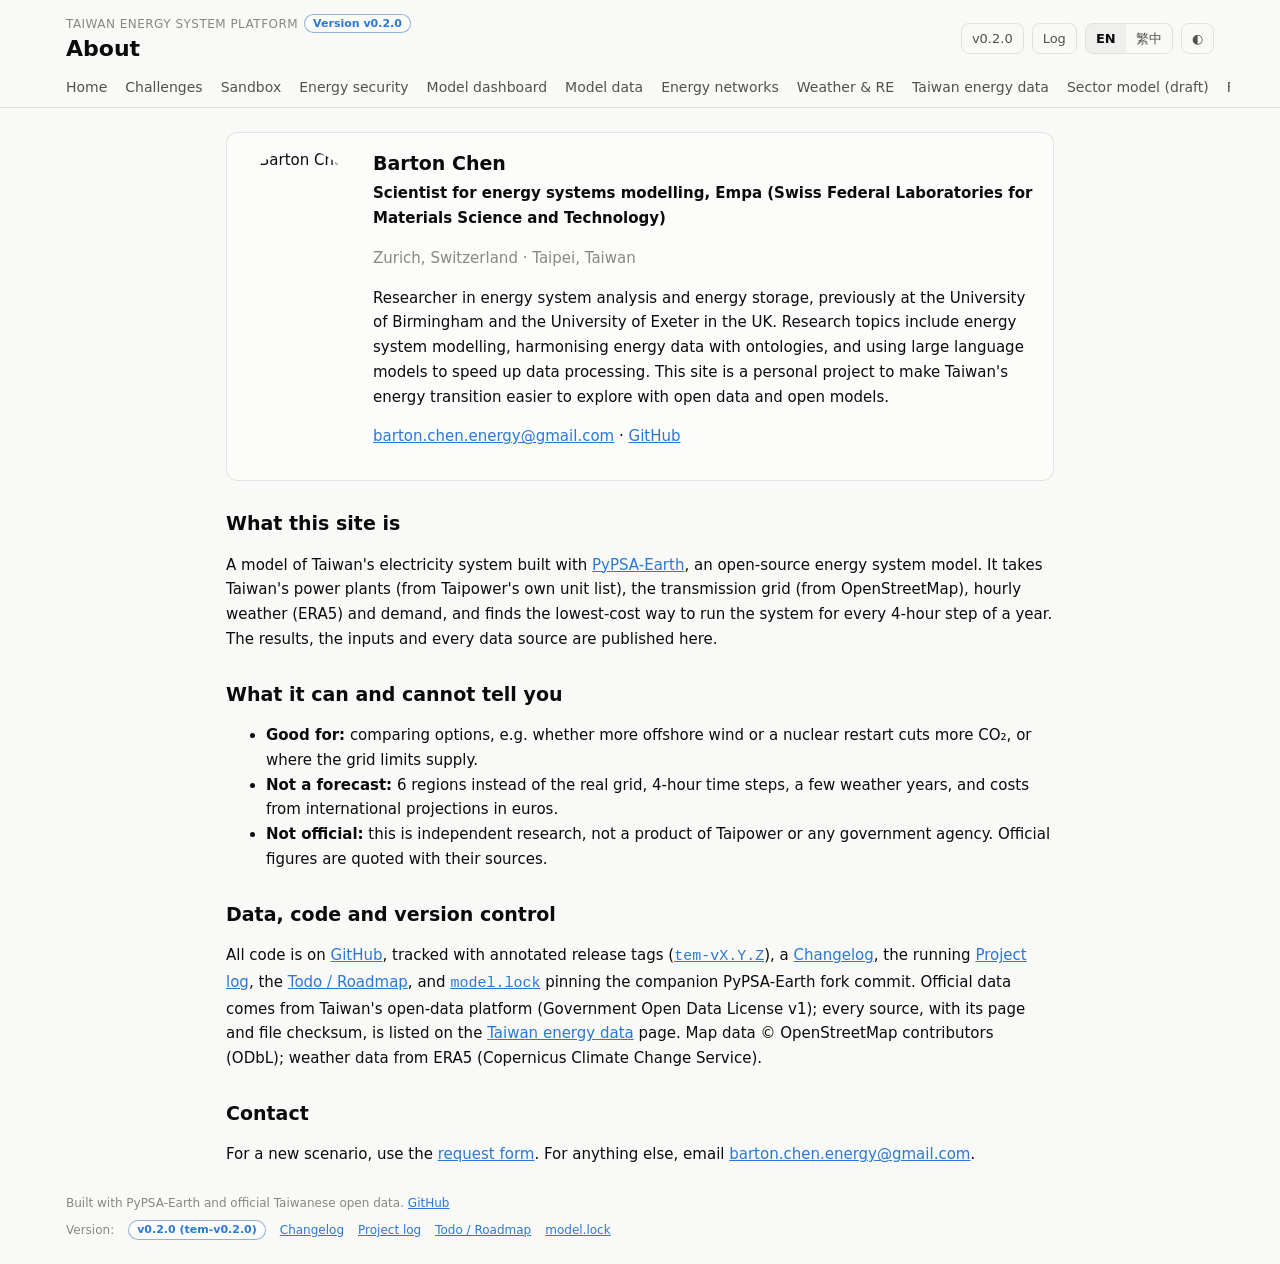
==== commit 3df73c99: "Highlight website version (v0.2.0 / tem-v0.2.0) and Log link in header toolbar, eyebrow, and footer" ====
--- a/docs/about.html
+++ b/docs/about.html
@@ -7,7 +7,7 @@
     <meta name="title-en" content="About This Model" />
     <meta name="title-zh" content="關於本模型" />
     <meta name="description" content="Who builds the Taiwan energy system model, how it works and what it can and cannot tell you." />
-    <link rel="stylesheet" href="assets/site.css?v=ed30ade6" />
+    <link rel="stylesheet" href="assets/site.css?v=722914cf" />
     <script src="assets/pages.js?v=3dee9410" defer></script>
     <script data-goatcounter="https://taiwan-energy-system-platform.goatcounter.com/count" async src="https://gc.zgo.at/count.js"></script>
   </head>
@@ -15,10 +15,12 @@
     <header class="topbar">
       <div class="shell topbar-inner">
         <div>
-          <div class="eyebrow"><span class="t-en">Taiwan Energy System Platform</span><span class="t-zh">台灣能源系統平台</span> <a class="ver-badge" href="https://github.com/BartonChenTW/taiwan-energy-model/releases/tag/tem-v0.2.0" rel="noopener" title="Repository release tag">tem-v0.2.0</a></div>
+          <div class="eyebrow"><span class="t-en">Taiwan Energy System Platform</span><span class="t-zh">台灣能源系統平台</span> <a class="ver-badge" href="https://github.com/BartonChenTW/taiwan-energy-model/releases/tag/tem-v0.2.0" rel="noopener" title="Website release version (tem-v0.2.0)"><span class="t-en">Version</span><span class="t-zh">版本</span> v0.2.0</a></div>
           <h1><span class="t-en">About</span><span class="t-zh">關於</span></h1>
         </div>
         <div class="toolbar">
+          <a class="ghost ver-toolbar" href="https://github.com/BartonChenTW/taiwan-energy-model/blob/main/CHANGELOG.md" rel="noopener" title="Version &amp; Changelog">v0.2.0</a>
+          <a class="ghost ver-toolbar" href="https://github.com/BartonChenTW/taiwan-energy-model/blob/main/notes/log.md" rel="noopener" title="Project log"><span class="t-en">Log</span><span class="t-zh">日誌</span></a>
           <div class="segmented" role="group" aria-label="Language">
             <button type="button" data-lang="en" aria-pressed="true">EN</button>
             <button type="button" data-lang="zh" aria-pressed="false">繁中</button>
@@ -83,7 +85,7 @@
       <span class="t-en">Built with PyPSA-Earth and official Taiwanese open data.</span><span class="t-zh">以 PyPSA-Earth 與台灣官方開放資料建置。</span>
       <a href="https://github.com/BartonChenTW/taiwan-energy-model">GitHub</a>
     
-      <div class="footer-meta"><a class="ver-badge" href="https://github.com/BartonChenTW/taiwan-energy-model/releases/tag/tem-v0.2.0" rel="noopener">tem-v0.2.0</a><a href="https://github.com/BartonChenTW/taiwan-energy-model/blob/main/CHANGELOG.md" rel="noopener"><span class="t-en">Changelog</span><span class="t-zh">更新紀錄</span></a><a href="https://github.com/BartonChenTW/taiwan-energy-model/blob/main/notes/log.md" rel="noopener"><span class="t-en">Project log</span><span class="t-zh">專案日誌</span></a><a href="https://github.com/BartonChenTW/taiwan-energy-model/blob/main/notes/todo.md" rel="noopener"><span class="t-en">Todo / Roadmap</span><span class="t-zh">待辦與規劃</span></a><a href="https://github.com/BartonChenTW/taiwan-energy-model/blob/main/model.lock" rel="noopener">model.lock</a></div>
+      <div class="footer-meta"><span class="t-en">Version:</span><span class="t-zh">網站版本：</span><a class="ver-badge" href="https://github.com/BartonChenTW/taiwan-energy-model/releases/tag/tem-v0.2.0" rel="noopener">v0.2.0 (tem-v0.2.0)</a><a href="https://github.com/BartonChenTW/taiwan-energy-model/blob/main/CHANGELOG.md" rel="noopener"><span class="t-en">Changelog</span><span class="t-zh">更新紀錄</span></a><a href="https://github.com/BartonChenTW/taiwan-energy-model/blob/main/notes/log.md" rel="noopener"><span class="t-en">Project log</span><span class="t-zh">專案日誌</span></a><a href="https://github.com/BartonChenTW/taiwan-energy-model/blob/main/notes/todo.md" rel="noopener"><span class="t-en">Todo / Roadmap</span><span class="t-zh">待辦與規劃</span></a><a href="https://github.com/BartonChenTW/taiwan-energy-model/blob/main/model.lock" rel="noopener">model.lock</a></div>
     </footer>
   </body>
 </html>
--- a/docs/assets/site.css
+++ b/docs/assets/site.css
@@ -125,8 +125,9 @@
 }
 .topbar-inner { display: flex; align-items: center; justify-content: space-between; gap: 12px; padding-top: 14px; }
 .eyebrow { color: var(--muted); font-size: 12px; letter-spacing: 0.04em; text-transform: uppercase; display: flex; flex-wrap: wrap; align-items: center; gap: 6px; }
-.ver-badge { display: inline-block; text-transform: none; letter-spacing: 0; font-size: 11px; line-height: 1.4; padding: 1px 7px; border: 1px solid var(--border); border-radius: 999px; color: var(--ink-2); text-decoration: none; background: var(--surface); }
-.ver-badge:hover { border-color: var(--accent); color: var(--accent); }
+.ver-badge { display: inline-block; text-transform: none; letter-spacing: 0; font-size: 11px; font-weight: 600; line-height: 1.4; padding: 1px 8px; border: 1px solid color-mix(in srgb, var(--accent) 45%, var(--border)); border-radius: 999px; color: var(--accent); text-decoration: none; background: var(--surface); }
+.ver-badge:hover { border-color: var(--accent); background: var(--wash); }
+.ver-toolbar { text-decoration: none; font-weight: 600; white-space: nowrap; }
 .footer-meta { margin-top: 8px; display: flex; flex-wrap: wrap; gap: 6px 14px; align-items: center; }
 h1 { margin: 2px 0 0; font-size: 22px; line-height: 1.25; }
 h2 { margin: 0 0 12px; font-size: 19px; }
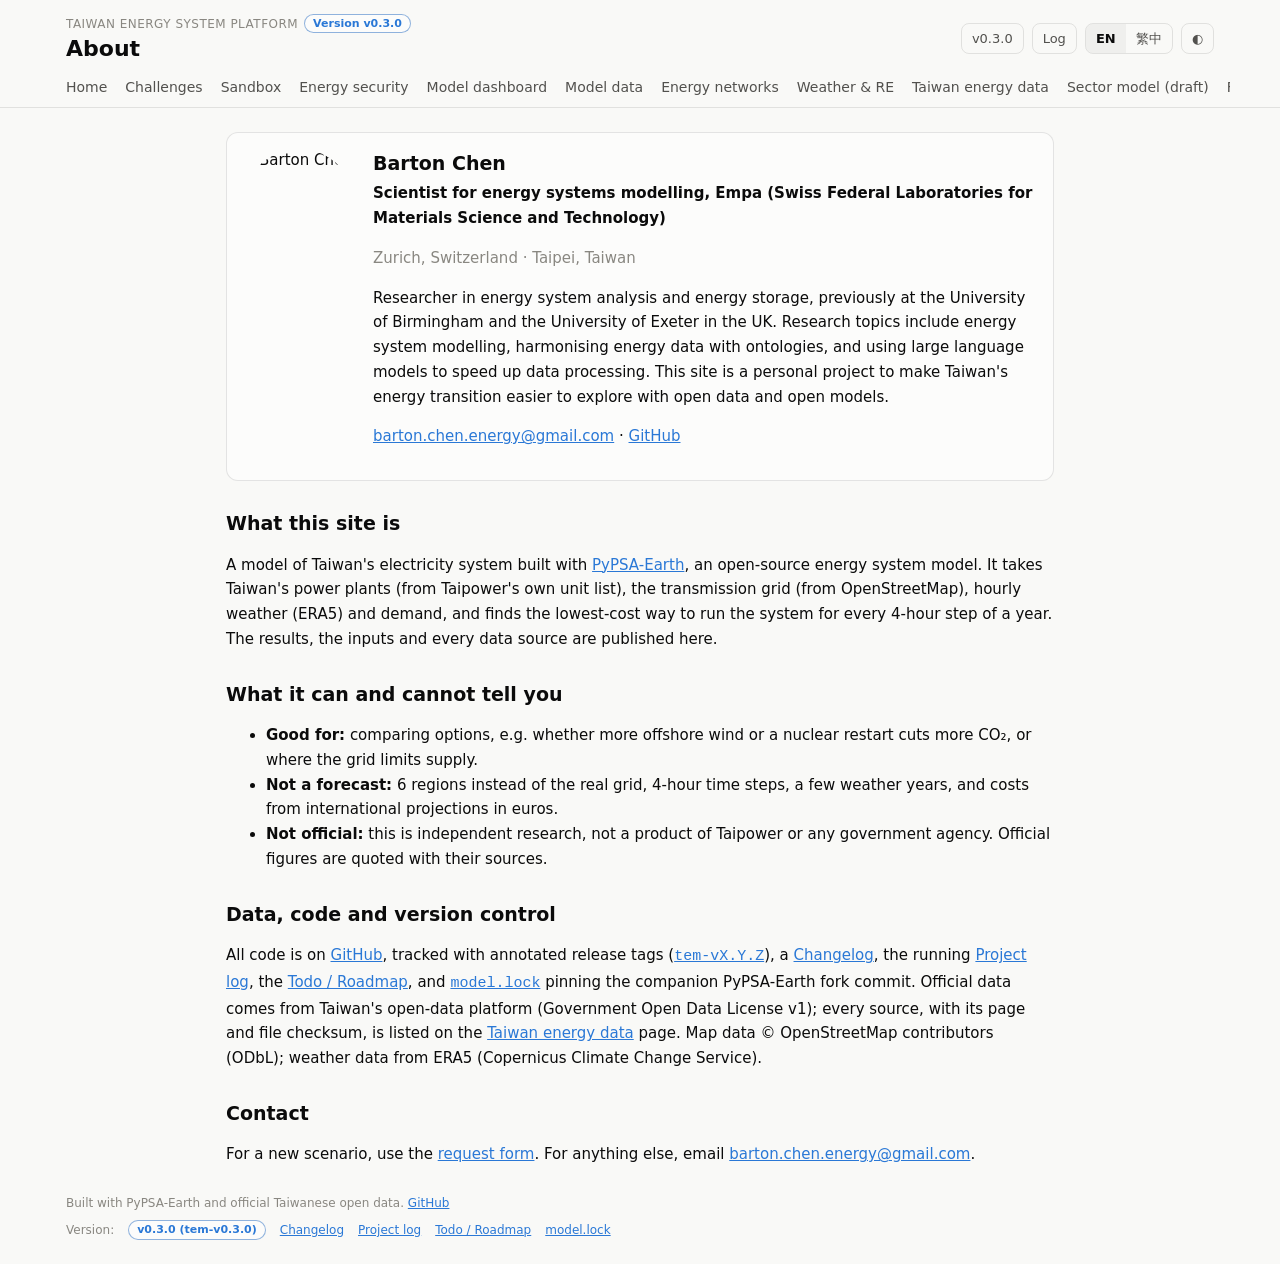
==== commit fde988dd: "Track A & Track B: check_data 0 warnings, CO2/elec duals, 12-bus cutsets, drought/wind & regional LN" ====
--- a/docs/about.html
+++ b/docs/about.html
@@ -15,11 +15,11 @@
     <header class="topbar">
       <div class="shell topbar-inner">
         <div>
-          <div class="eyebrow"><span class="t-en">Taiwan Energy System Platform</span><span class="t-zh">台灣能源系統平台</span> <a class="ver-badge" href="https://github.com/BartonChenTW/taiwan-energy-model/releases/tag/tem-v0.2.0" rel="noopener" title="Website release version (tem-v0.2.0)"><span class="t-en">Version</span><span class="t-zh">版本</span> v0.2.0</a></div>
+          <div class="eyebrow"><span class="t-en">Taiwan Energy System Platform</span><span class="t-zh">台灣能源系統平台</span> <a class="ver-badge" href="https://github.com/BartonChenTW/taiwan-energy-model/releases/tag/tem-v0.3.0" rel="noopener" title="Website release version (tem-v0.3.0)"><span class="t-en">Version</span><span class="t-zh">版本</span> v0.3.0</a></div>
           <h1><span class="t-en">About</span><span class="t-zh">關於</span></h1>
         </div>
         <div class="toolbar">
-          <a class="ghost ver-toolbar" href="https://github.com/BartonChenTW/taiwan-energy-model/blob/main/CHANGELOG.md" rel="noopener" title="Version &amp; Changelog">v0.2.0</a>
+          <a class="ghost ver-toolbar" href="https://github.com/BartonChenTW/taiwan-energy-model/blob/main/CHANGELOG.md" rel="noopener" title="Version &amp; Changelog">v0.3.0</a>
           <a class="ghost ver-toolbar" href="https://github.com/BartonChenTW/taiwan-energy-model/blob/main/notes/log.md" rel="noopener" title="Project log"><span class="t-en">Log</span><span class="t-zh">日誌</span></a>
           <div class="segmented" role="group" aria-label="Language">
             <button type="button" data-lang="en" aria-pressed="true">EN</button>
@@ -85,7 +85,7 @@
       <span class="t-en">Built with PyPSA-Earth and official Taiwanese open data.</span><span class="t-zh">以 PyPSA-Earth 與台灣官方開放資料建置。</span>
       <a href="https://github.com/BartonChenTW/taiwan-energy-model">GitHub</a>
     
-      <div class="footer-meta"><span class="t-en">Version:</span><span class="t-zh">網站版本：</span><a class="ver-badge" href="https://github.com/BartonChenTW/taiwan-energy-model/releases/tag/tem-v0.2.0" rel="noopener">v0.2.0 (tem-v0.2.0)</a><a href="https://github.com/BartonChenTW/taiwan-energy-model/blob/main/CHANGELOG.md" rel="noopener"><span class="t-en">Changelog</span><span class="t-zh">更新紀錄</span></a><a href="https://github.com/BartonChenTW/taiwan-energy-model/blob/main/notes/log.md" rel="noopener"><span class="t-en">Project log</span><span class="t-zh">專案日誌</span></a><a href="https://github.com/BartonChenTW/taiwan-energy-model/blob/main/notes/todo.md" rel="noopener"><span class="t-en">Todo / Roadmap</span><span class="t-zh">待辦與規劃</span></a><a href="https://github.com/BartonChenTW/taiwan-energy-model/blob/main/model.lock" rel="noopener">model.lock</a></div>
+      <div class="footer-meta"><span class="t-en">Version:</span><span class="t-zh">網站版本：</span><a class="ver-badge" href="https://github.com/BartonChenTW/taiwan-energy-model/releases/tag/tem-v0.3.0" rel="noopener">v0.3.0 (tem-v0.3.0)</a><a href="https://github.com/BartonChenTW/taiwan-energy-model/blob/main/CHANGELOG.md" rel="noopener"><span class="t-en">Changelog</span><span class="t-zh">更新紀錄</span></a><a href="https://github.com/BartonChenTW/taiwan-energy-model/blob/main/notes/log.md" rel="noopener"><span class="t-en">Project log</span><span class="t-zh">專案日誌</span></a><a href="https://github.com/BartonChenTW/taiwan-energy-model/blob/main/notes/todo.md" rel="noopener"><span class="t-en">Todo / Roadmap</span><span class="t-zh">待辦與規劃</span></a><a href="https://github.com/BartonChenTW/taiwan-energy-model/blob/main/model.lock" rel="noopener">model.lock</a></div>
     </footer>
   </body>
 </html>
